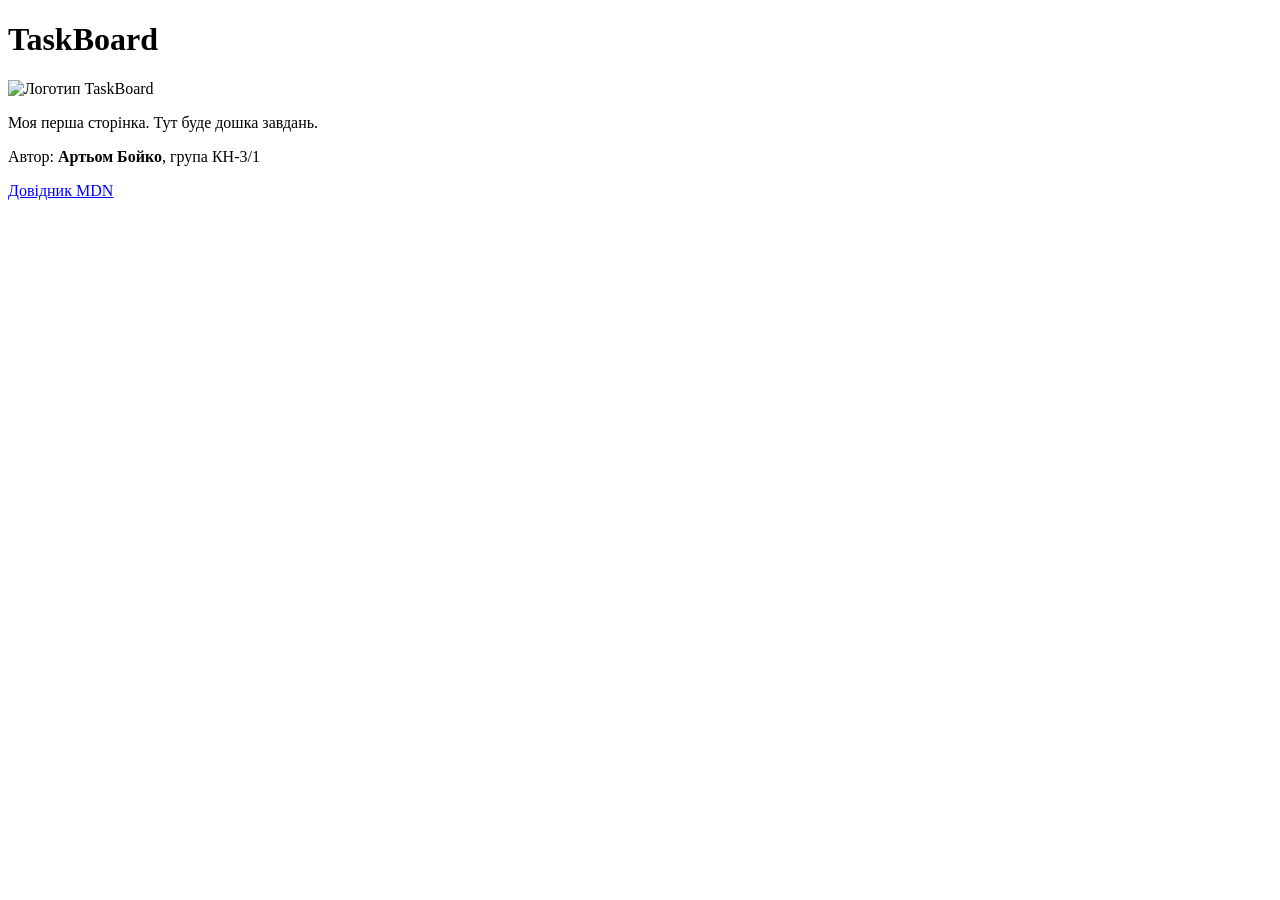
==== index.html @ cc07eb39 "Додати головну сторінку" ====
<!DOCTYPE html>
<html lang="uk">
<head>
    <meta charset="UTF-8">
    <title>TaskBoard</title>
</head>
<body>
    <h1>TaskBoard</h1>
    
   <img src="images/logo.jpg" alt="Логотип TaskBoard" width="200">

    <p>Моя перша сторінка. Тут буде дошка завдань.</p>

    <p>Автор: <strong>Артьом Бойко</strong>, група КН-3/1</p>

    <a href="https://developer.mozilla.org/uk/">Довідник MDN</a>
</body>
</html>
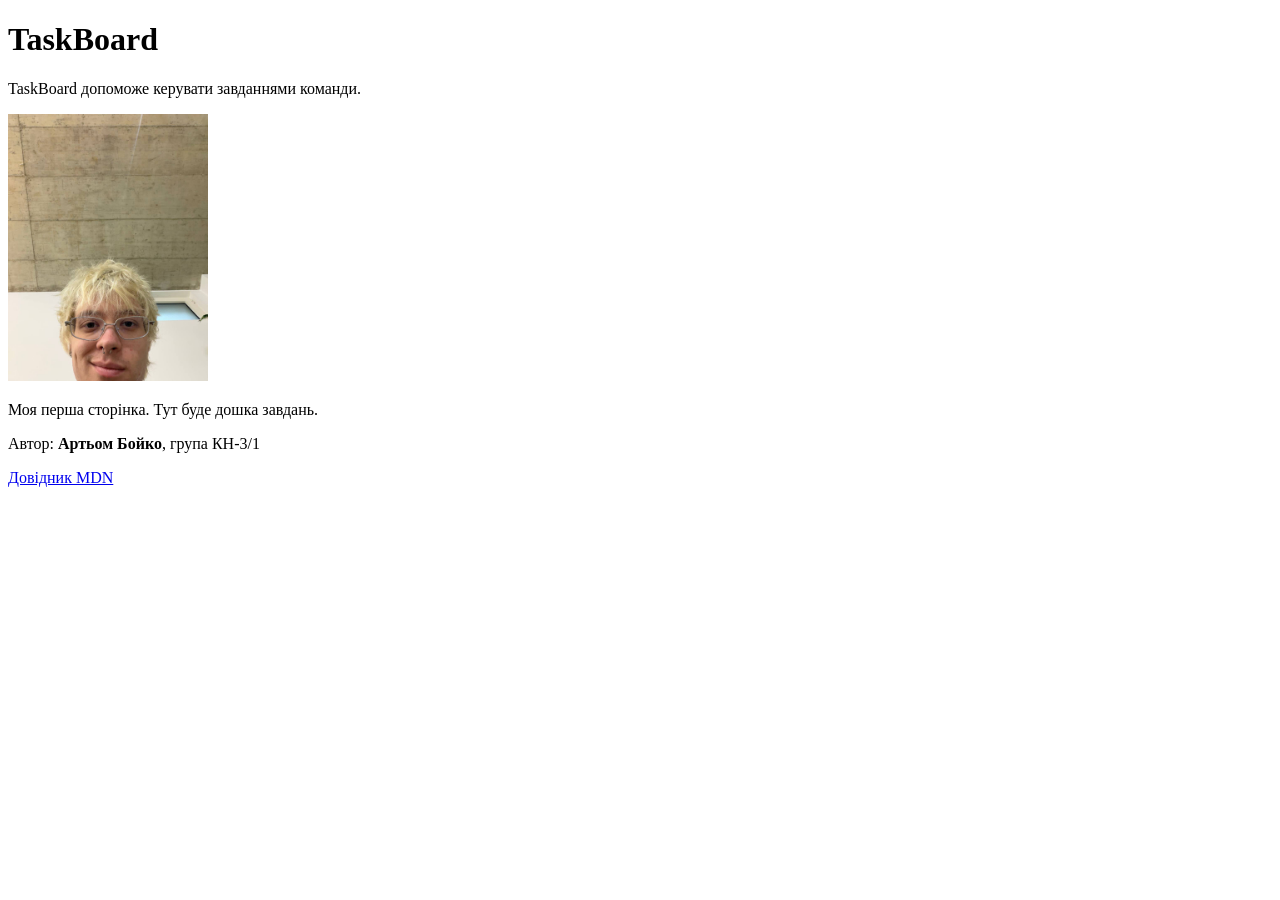
==== commit e7870eb0: "Додати опис проєкту на головну" ====
--- a/index.html
+++ b/index.html
@@ -6,8 +6,9 @@
 </head>
 <body>
     <h1>TaskBoard</h1>
-    
-   <img src="images/logo.jpg" alt="Логотип TaskBoard" width="200">
+    <p>TaskBoard допоможе керувати завданнями команди.</p>
+
+    <img src="images/logo.jpg" alt="Логотип TaskBoard" width="200">
 
     <p>Моя перша сторінка. Тут буде дошка завдань.</p>
 
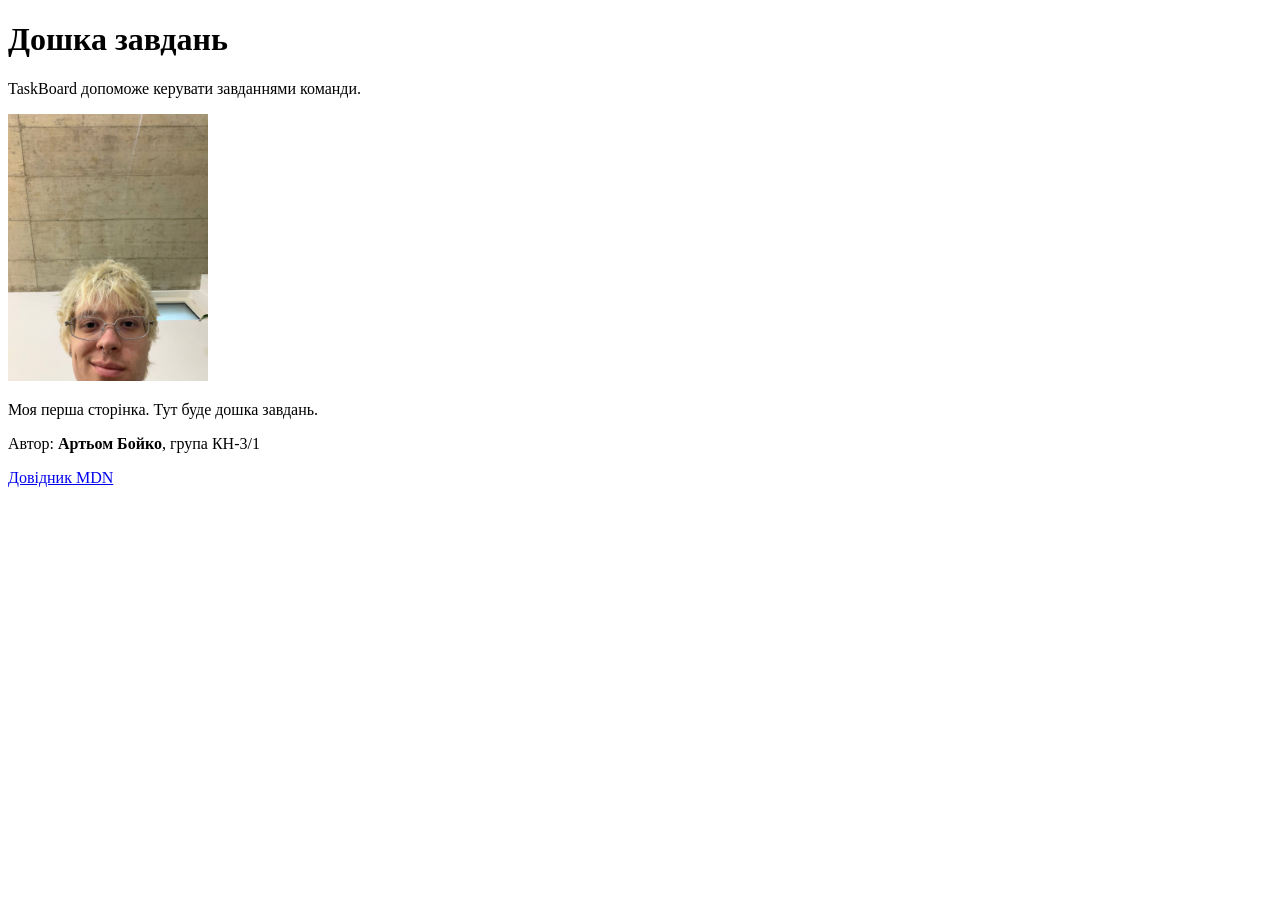
==== commit 4402814c: "Перекласти заголовок українською" ====
--- a/index.html
+++ b/index.html
@@ -5,7 +5,7 @@
     <title>TaskBoard</title>
 </head>
 <body>
-    <h1>TaskBoard</h1>
+    <h1>Дошка завдань</h1>
     <p>TaskBoard допоможе керувати завданнями команди.</p>
 
     <img src="images/logo.jpg" alt="Логотип TaskBoard" width="200">
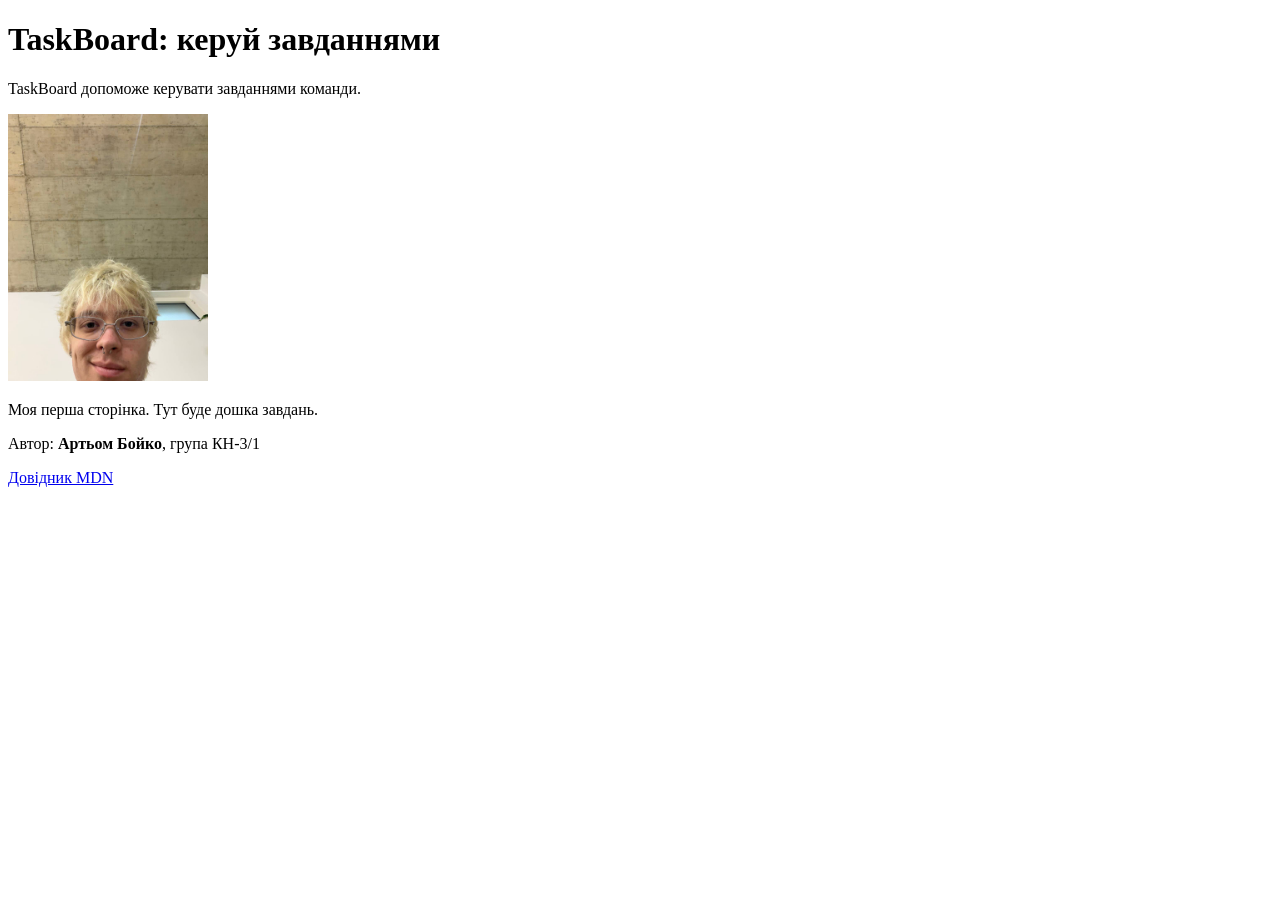
==== commit eba65f66: "Розширити заголовок" ====
--- a/index.html
+++ b/index.html
@@ -5,7 +5,7 @@
     <title>TaskBoard</title>
 </head>
 <body>
-    <h1>Дошка завдань</h1>
+    <h1>TaskBoard: керуй завданнями</h1>
     <p>TaskBoard допоможе керувати завданнями команди.</p>
 
     <img src="images/logo.jpg" alt="Логотип TaskBoard" width="200">
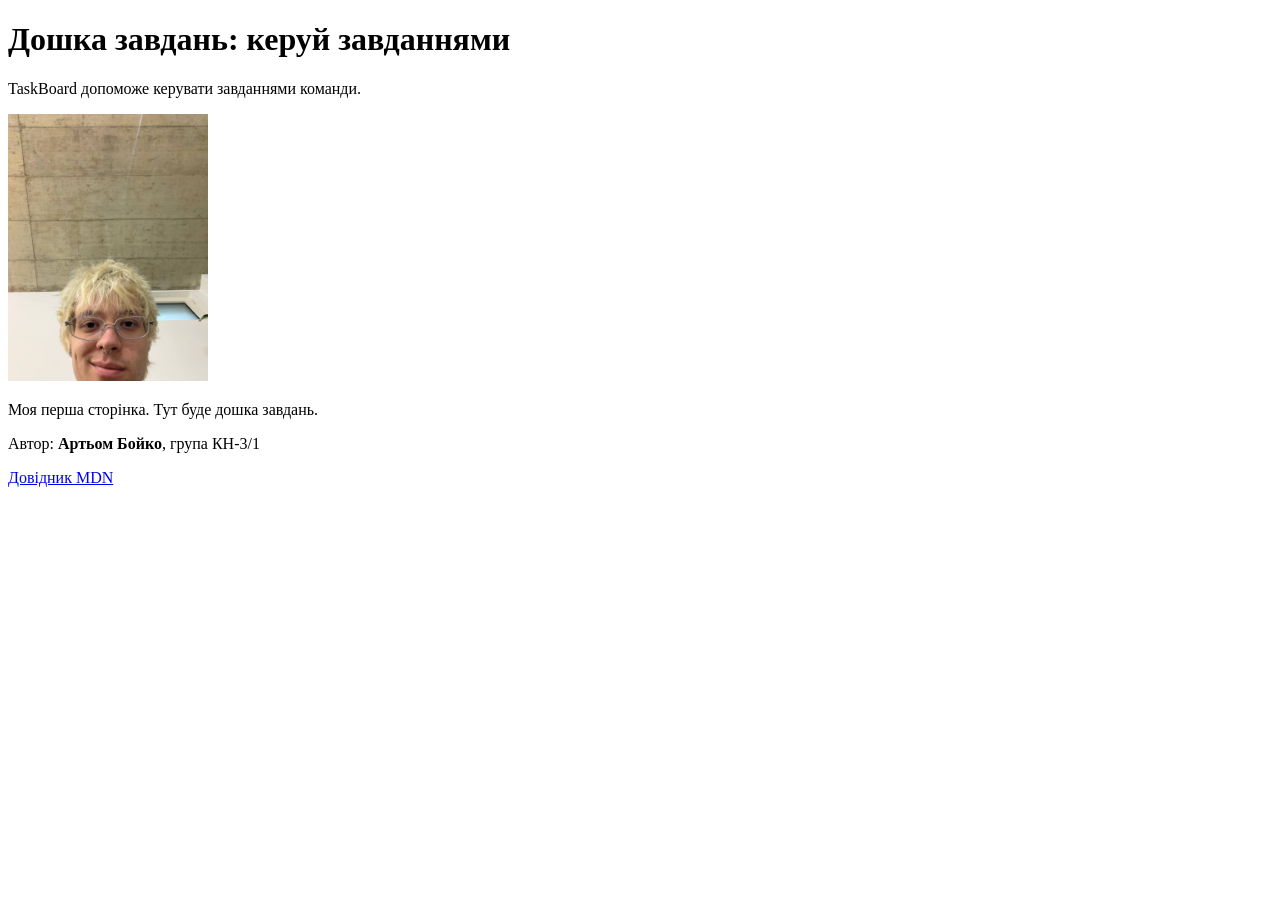
==== commit ad9f8e54: "Об'єднати варіанти заголовка" ====
--- a/index.html
+++ b/index.html
@@ -5,7 +5,7 @@
     <title>TaskBoard</title>
 </head>
 <body>
-    <h1>TaskBoard: керуй завданнями</h1>
+    <h1>Дошка завдань: керуй завданнями</h1>
     <p>TaskBoard допоможе керувати завданнями команди.</p>
 
     <img src="images/logo.jpg" alt="Логотип TaskBoard" width="200">
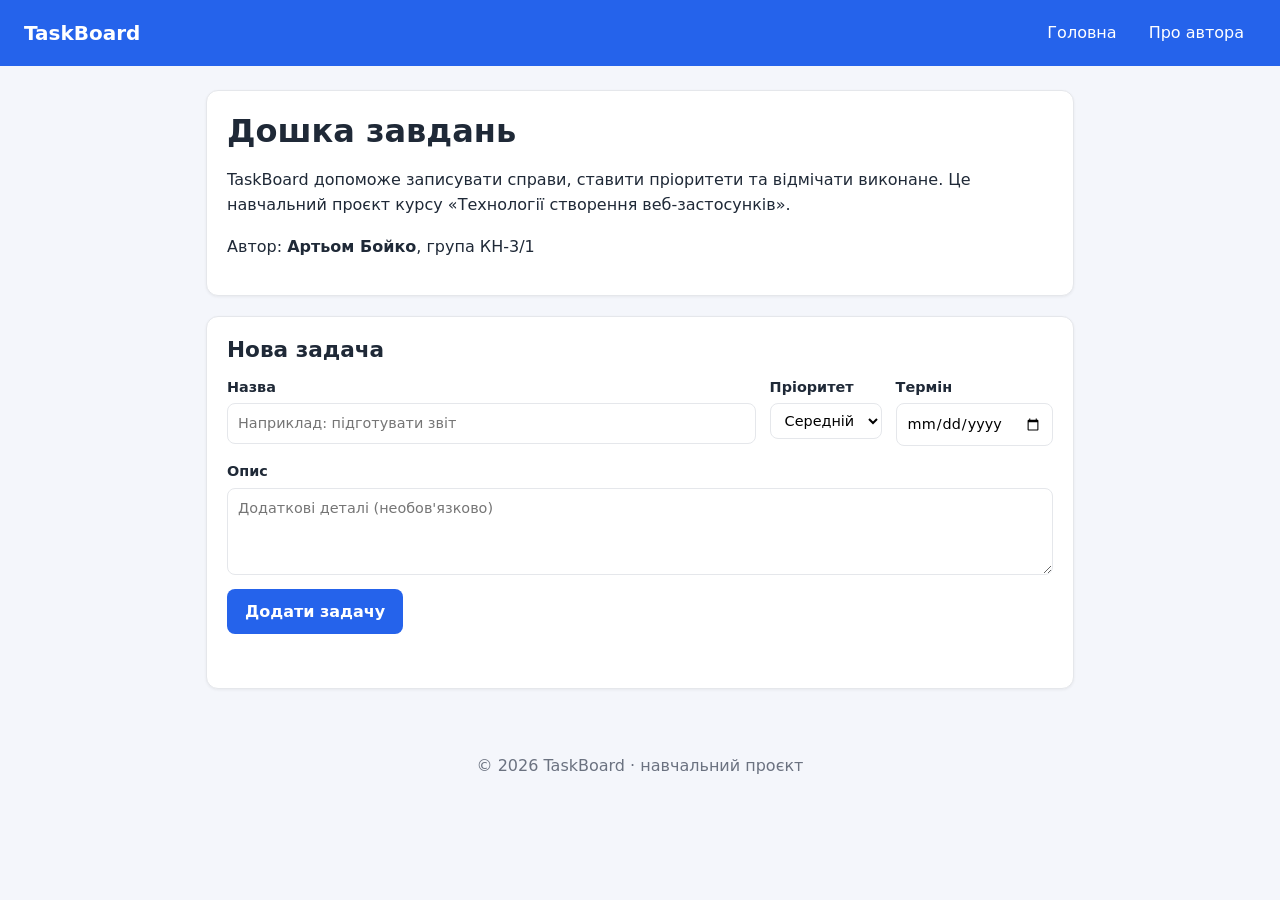
==== commit 2847c371: "Фінальні стилі, Flexbox, форма та виправлення шапки TaskBoard" ====
--- a/index.html
+++ b/index.html
@@ -2,18 +2,61 @@
 <html lang="uk">
 <head>
     <meta charset="UTF-8">
-    <title>TaskBoard</title>
+    <meta name="viewport" content="width=device-width, initial-scale=1.0">
+    <title>TaskBoard: дошка завдань</title>
+    <link rel="stylesheet" href="style.css">
 </head>
 <body>
-    <h1>Дошка завдань: керуй завданнями</h1>
-    <p>TaskBoard допоможе керувати завданнями команди.</p>
+    <header class="site-header">
+        <a class="brand" href="index.html">
+            <span>TaskBoard</span>
+        </a>
+        <nav class="nav">
+            <a href="index.html">Головна</a>
+            <a href="about.html">Про автора</a>
+        </nav>
+    </header>
 
-    <img src="images/logo.jpg" alt="Логотип TaskBoard" width="200">
+    <main class="container">
+        <section class="intro">
+            <h1>Дошка завдань</h1>
+            <p>TaskBoard допоможе записувати справи, ставити пріоритети та відмічати виконане. Це навчальний проєкт курсу «Технології створення веб-застосунків».</p>
+            <p>Автор: <strong>Артьом Бойко</strong>, група КН-3/1</p>
+        </section>
 
-    <p>Моя перша сторінка. Тут буде дошка завдань.</p>
+        <section class="card">
+            <h2>Нова задача</h2>
+            <form id="task-form" class="task-form">
+                <div class="form-row">
+                    <label class="field grow">
+                        <span>Назва</span>
+                        <input type="text" id="title" name="title" placeholder="Наприклад: підготувати звіт" required maxlength="80">
+                    </label>
+                    <label class="field">
+                        <span>Пріоритет</span>
+                        <select id="priority" name="priority">
+                            <option value="low">Низький</option>
+                            <option value="medium" selected>Середній</option>
+                            <option value="high">Високий</option>
+                        </select>
+                    </label>
+                    <label class="field">
+                        <span>Термін</span>
+                        <input type="date" id="deadline" name="deadline">
+                    </label>
+                </div>
+                <label class="field">
+                    <span>Опис</span>
+                    <textarea id="description" name="description" rows="3" placeholder="Додаткові деталі (необов'язково)"></textarea>
+                </label>
+                <button type="submit" class="btn">Додати задачу</button>
+                <p id="form-message" class="form-message" role="alert"></p>
+            </form>
+        </section>
+    </main>
 
-    <p>Автор: <strong>Артьом Бойко</strong>, група КН-3/1</p>
-
-    <a href="https://developer.mozilla.org/uk/">Довідник MDN</a>
+    <footer class="site-footer">
+        <p>&copy; 2026 TaskBoard · навчальний проєкт</p>
+    </footer>
 </body>
 </html>
--- a/style.css
+++ b/style.css
@@ -0,0 +1,193 @@
+:root {
+    --bg: #f4f6fb;
+    --card: #ffffff;
+    --text: #1f2937;
+    --muted: #6b7280;
+    --primary: #2563eb;
+    --primary-dark: #1d4ed8;
+    --border: #e5e7eb;
+    --success: #16a34a;
+    --danger: #dc2626;
+    --warning: #d97706;
+    --radius: 12px;
+}
+
+* {
+    box-sizing: border-box;
+}
+
+body {
+    margin: 0;
+    font-family: system-ui, "Segoe UI", Roboto, Arial, sans-serif;
+    line-height: 1.6;
+    color: var(--text);
+    background: var(--bg);
+}
+
+h1, h2 {
+    line-height: 1.25;
+    margin: 0 0 12px;
+}
+
+h1 { font-size: 2rem; }
+h2 { font-size: 1.35rem; }
+
+a { color: var(--primary); }
+a:hover { color: var(--primary-dark); }
+
+img { max-width: 100%; height: auto; }
+
+.site-header {
+    background: var(--primary);
+    color: #fff;
+    padding: 14px 24px;
+    display: flex;
+    flex-wrap: wrap;
+    align-items: center;
+    justify-content: space-between;
+    gap: 12px;
+}
+
+.brand {
+    color: #fff;
+    font-weight: 700;
+    font-size: 1.25rem;
+    text-decoration: none;
+    display: flex;
+    align-items: center;
+    gap: 10px;
+}
+
+.nav {
+    display: flex;
+    gap: 8px;
+}
+
+.nav a {
+    color: #fff;
+    text-decoration: none;
+    padding: 6px 12px;
+    border-radius: 8px;
+}
+
+.nav a:hover {
+    background: rgba(255, 255, 255, 0.2);
+}
+
+.container {
+    max-width: 900px;
+    margin: 24px auto;
+    padding: 0 16px;
+}
+
+.card,
+.intro {
+    background: var(--card);
+    border: 1px solid var(--border);
+    border-radius: var(--radius);
+    padding: 20px;
+    margin-bottom: 20px;
+    box-shadow: 0 1px 3px rgba(0, 0, 0, 0.06);
+}
+
+.site-footer {
+    text-align: center;
+    color: var(--muted);
+    padding: 24px 16px;
+}
+
+table {
+    border-collapse: collapse;
+    width: 100%;
+}
+
+th, td {
+    border: 1px solid var(--border);
+    padding: 8px 12px;
+    text-align: left;
+}
+
+th { background: #eef2ff; }
+
+figure { margin: 0 0 16px; }
+figcaption { color: var(--muted); font-size: 0.9rem; }
+
+.profile {
+    display: flex;
+    gap: 24px;
+    align-items: flex-start;
+}
+
+.profile figure { flex: 0 0 160px; }
+.profile-text { flex: 1; }
+
+.task-form {
+    display: flex;
+    flex-direction: column;
+    gap: 14px;
+}
+
+.form-row {
+    display: flex;
+    flex-wrap: wrap;
+    gap: 14px;
+}
+
+.field {
+    display: flex;
+    flex-direction: column;
+    gap: 4px;
+    font-weight: 600;
+    font-size: 0.9rem;
+}
+
+.field.grow { flex: 1 1 260px; }
+
+input[type="text"],
+input[type="date"],
+select,
+textarea {
+    font: inherit;
+    font-weight: 400;
+    padding: 8px 10px;
+    border: 1px solid var(--border);
+    border-radius: 8px;
+    background: #fff;
+}
+
+input:focus,
+select:focus,
+textarea:focus {
+    outline: 2px solid var(--primary);
+    outline-offset: 1px;
+}
+
+.btn {
+    align-self: flex-start;
+    font: inherit;
+    font-weight: 600;
+    color: #fff;
+    background: var(--primary);
+    border: 0;
+    border-radius: 8px;
+    padding: 10px 18px;
+    cursor: pointer;
+}
+
+.btn:hover { background: var(--primary-dark); }
+
+.form-message {
+    margin: 0;
+    min-height: 1.4em;
+    color: var(--danger);
+    font-size: 0.9rem;
+}
+
+@media (max-width: 600px) {
+    .site-header { flex-direction: column; align-items: flex-start; }
+    .profile { flex-direction: column; }
+    .form-row { flex-direction: column; }
+    .field.grow { flex: 0 0 auto; }
+    .btn { align-self: stretch; }
+    h1 { font-size: 1.6rem; }
+}
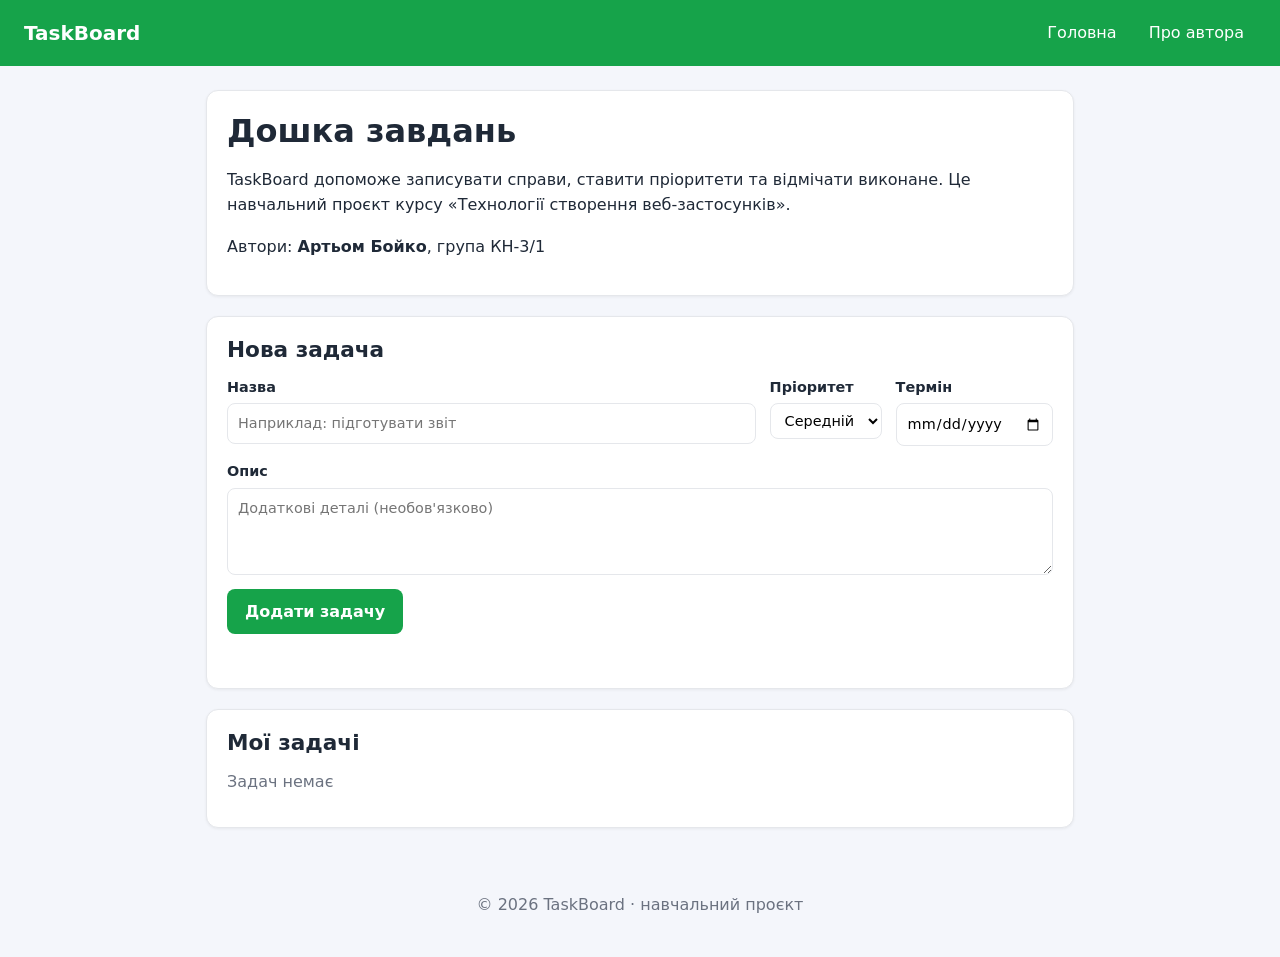
==== commit 3926c236: "Додати інтерактивність: задачі, лічильник, localStorage" ====
--- a/index.html
+++ b/index.html
@@ -21,7 +21,7 @@
         <section class="intro">
             <h1>Дошка завдань</h1>
             <p>TaskBoard допоможе записувати справи, ставити пріоритети та відмічати виконане. Це навчальний проєкт курсу «Технології створення веб-застосунків».</p>
-            <p>Автор: <strong>Артьом Бойко</strong>, група КН-3/1</p>
+            <p>Автори: <strong>Артьом Бойко</strong>, група КН-3/1</p>
         </section>
 
         <section class="card">
@@ -53,10 +53,18 @@
                 <p id="form-message" class="form-message" role="alert"></p>
             </form>
         </section>
+
+        <section class="card">
+            <h2>Мої задачі</h2>
+            <p id="counter" class="counter">Задач немає</p>
+            <ul id="task-list" class="task-list"></ul>
+        </section>
     </main>
 
     <footer class="site-footer">
         <p>&copy; 2026 TaskBoard · навчальний проєкт</p>
     </footer>
+
+    <script src="script.js"></script>
 </body>
 </html>
--- a/style.css
+++ b/style.css
@@ -3,8 +3,8 @@
     --card: #ffffff;
     --text: #1f2937;
     --muted: #6b7280;
-    --primary: #2563eb;
-    --primary-dark: #1d4ed8;
+    --primary: #16a34a;      
+    --primary-dark: #15803d;  
     --border: #e5e7eb;
     --success: #16a34a;
     --danger: #dc2626;
@@ -190,4 +190,45 @@
     .field.grow { flex: 0 0 auto; }
     .btn { align-self: stretch; }
     h1 { font-size: 1.6rem; }
-}+}
+.counter {
+    color: var(--muted);
+    margin: 0 0 12px;
+}
+.task-list {
+    list-style: none;
+    margin: 0;
+    padding: 0;
+    display: flex;
+    flex-direction: column;
+    gap: 10px;
+}
+.task {
+    display: flex;
+    align-items: flex-start;
+    gap: 12px;
+    padding: 12px 14px;
+    border: 1px solid var(--border);
+    border-left: 5px solid var(--warning);
+    border-radius: 10px;
+    background: #fff;
+}
+.task.priority-high { border-left-color: var(--danger); }
+.task.priority-medium { border-left-color: var(--warning); }
+.task.priority-low { border-left-color: var(--success); }
+.task-body { flex: 1; min-width: 0; }
+.task-title { font-weight: 600; word-break: break-word; }
+.task-meta { color: var(--muted); font-size: 0.85rem; }
+.task-desc { margin: 4px 0 0; font-size: 0.95rem; }
+.task.done { background: #f3f4f6; }
+.task.done .task-title { text-decoration: line-through; color: var(--muted); }
+.delete {
+    border: 0;
+    background: transparent;
+    color: var(--danger);
+    font-size: 1.4rem;
+    line-height: 1;
+    cursor: pointer;
+    padding: 0 6px;
+}
+.delete:hover { background: #fee2e2; border-radius: 6px; }
